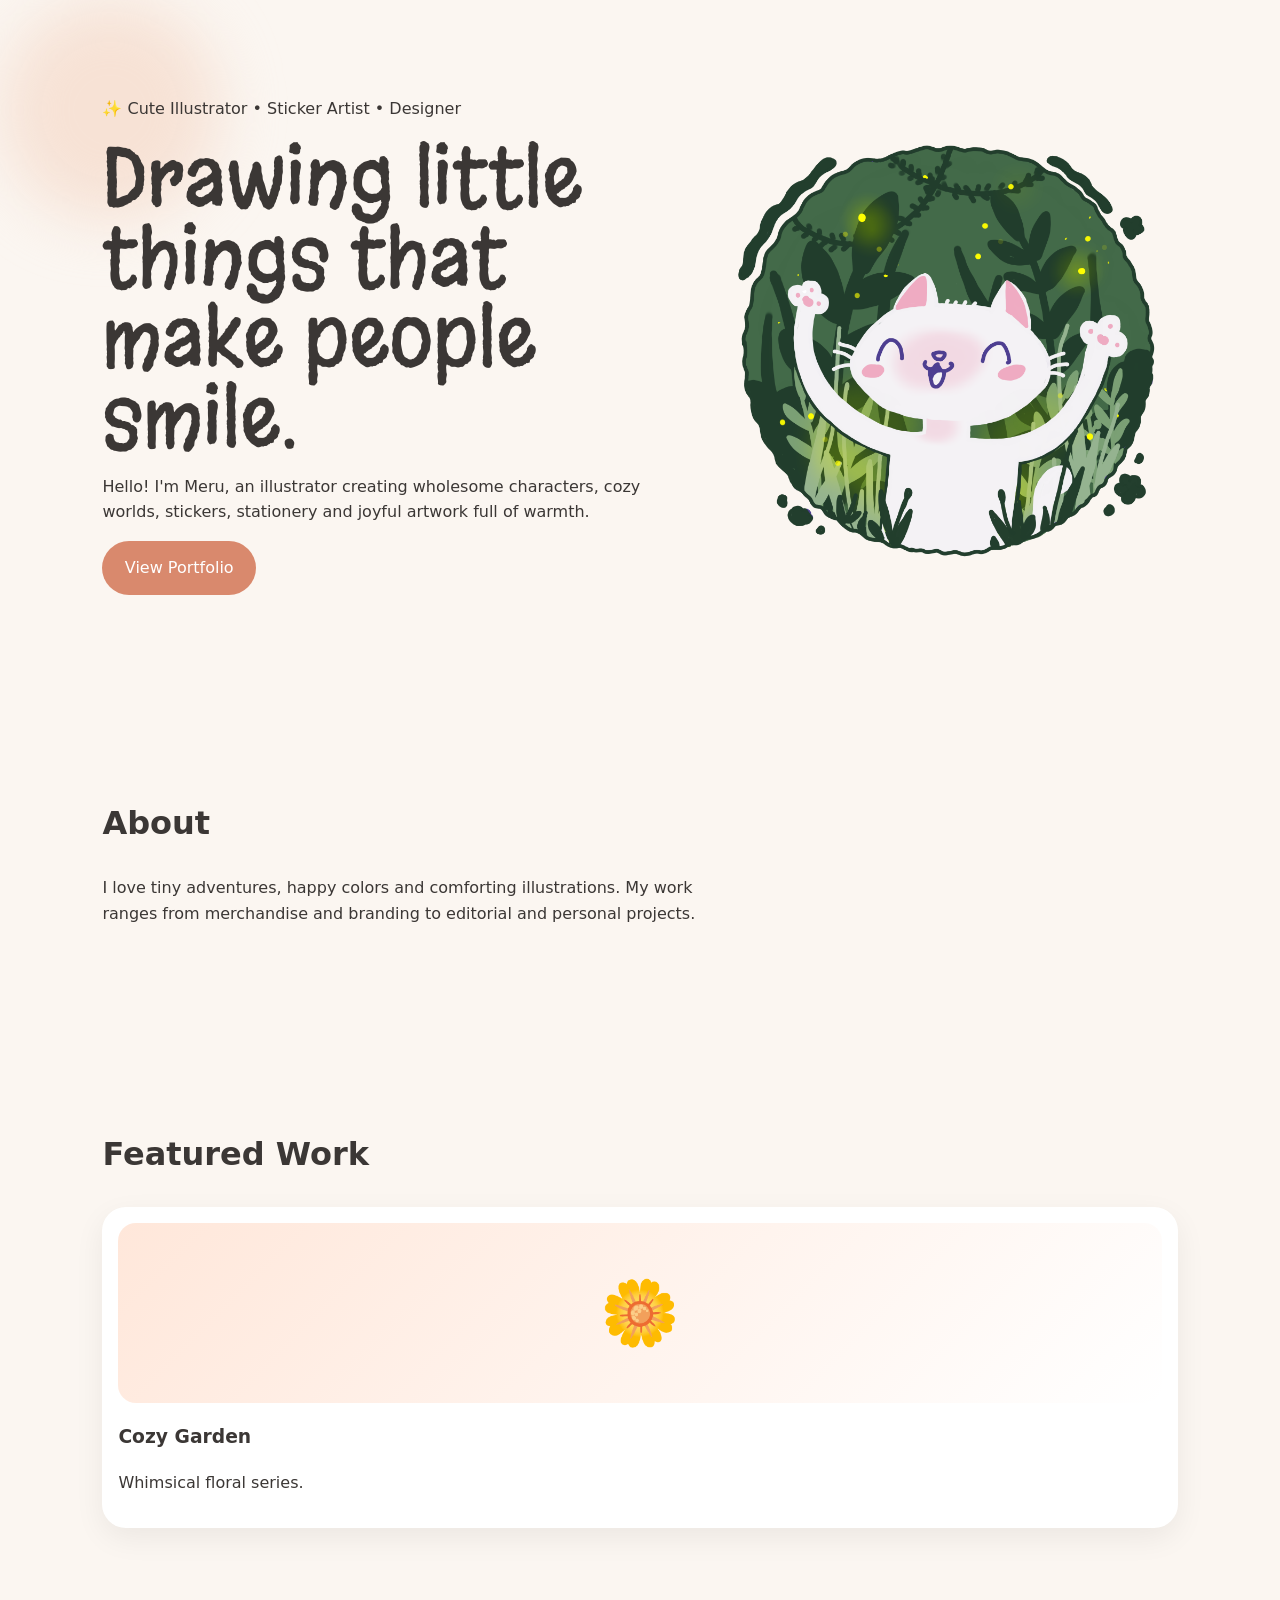
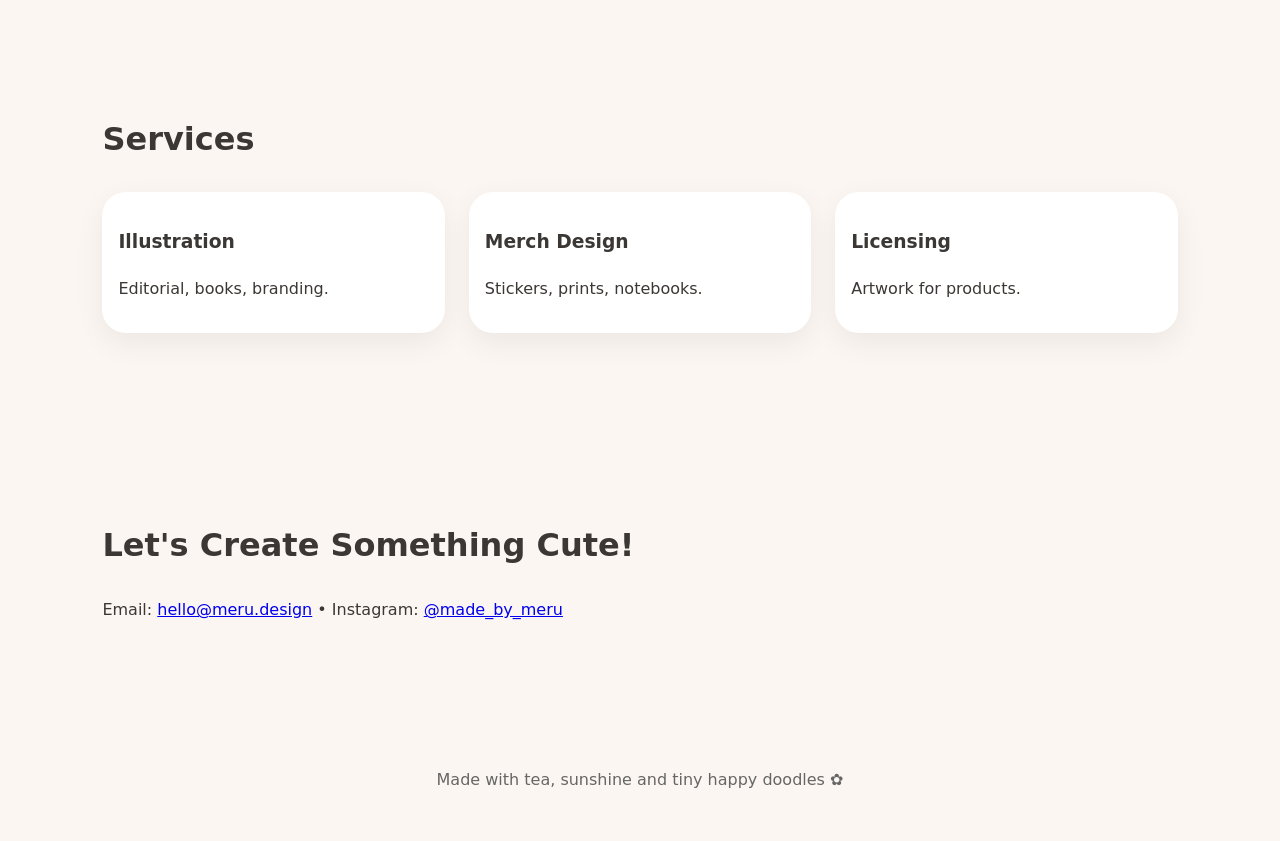
==== index.html @ b7242cdc "initial commit" ====
<!DOCTYPE html>
<html lang="en">
  <head>
    <meta charset="UTF-8"><meta name="viewport" content="width=device-width,initial-scale=1">
    <title>Meru • Cute Illustration Portfolio</title>

    <link rel="preconnect" href="https://fonts.googleapis.com">
    <link rel="preconnect" href="https://fonts.gstatic.com" crossorigin>
    <link href="https://fonts.googleapis.com/css2?family=Margarine&display=swap" rel="stylesheet">

    <link rel="stylesheet" href="styles.css">
  </head>

  <body>
    <div class="blob" id="b"></div>
    <header>
      <div>
        <div>✨ Cute Illustrator • Sticker Artist • Designer</div>
        <h1>Drawing little things that make people smile.</h1>
        <p>Hello! I'm Meru, an illustrator creating wholesome characters, cozy worlds, stickers, stationery and joyful artwork full of warmth.</p>
        <a class="btn" href="#work">View Portfolio</a>
      </div>
      <div class="heroart" style="background-image: url(imgs/feline-fine-hero.png);"> </div>
    </header>
    
    <section>
      <h2>About</h2>
      <p>I love tiny adventures, happy colors and comforting illustrations. My work ranges from merchandise and branding to editorial and personal projects.</p>
    </section>
    
    <section id="work">
      <h2>Featured Work</h2>
      <div class="grid">
        <div class="card">
          <div class="thumb">🌼</div>
          <h3>Cozy Garden</h3>
          <p>Whimsical floral series.</p>
        </div>  
      </div>
    </section>
    
    <section>
      <h2>Services</h2>
      <div class="grid">
        <div class="card">
          <h3>Illustration</h3>
          <p>Editorial, books, branding.</p>
        </div>
        <div class="card">
          <h3>Merch Design</h3>
          <p>Stickers, prints, notebooks.</p>
        </div>
        <div class="card">
          <h3>Licensing</h3>
          <p>Artwork for products.</p>
        </div>
      </div>
    </section>

    <section>
      <h2>Let's Create Something Cute!</h2>
      <p>Email: <a href="mailto:hello@meru.design">hello@meru.design</a> • Instagram: <a href="https://instagram.com/made_by_meru" target="_blank">@made_by_meru</a></p>
    </section>

    <footer>Made with tea, sunshine and tiny happy doodles ✿</footer>

    <script src="scripts.js"></script>
  </body>
</html>
---- styles.css ----
:root {
  --bg: #fbf6f1;
  --card: #fff;
  --accent: #d9896d;
  --accent2: #f2c9b5;
  --text: #3b3735
}

* {
  box-sizing: border-box
}

body {
  margin: 0;
  font: 16px/1.6 system-ui, sans-serif;
  background: var(--bg);
  color: var(--text);
  overflow-x: hidden
}

header {
  padding: 6rem 8vw;
  display: grid;
  grid-template-columns: 1.2fr 1fr;
  gap: 3rem;
  align-items: center
}

h1 {
  font-family: "Margarine", sans-serif;
  font-weight: 400;
  font-style: normal;
  font-size: clamp(3rem, 7vw, 5rem);
  line-height: 1;
  margin: .2em 0
}

h2 {
  font-size: 2rem
}

p {
  max-width: 60ch
}

.btn {
  display: inline-block;
  background: var(--accent);
  color: #fff;
  padding: .9rem 1.4rem;
  border-radius: 999px;
  text-decoration: none
}

.heroart {
  aspect-ratio: 1;
  /* background: linear-gradient(145deg, #fff, #fde8de); */
  /* border-radius: 40px; */
  display: grid;
  place-items: center;
  font-size: 7rem;
      background-size: contain;
  /* box-shadow: 0 20px 60px #0001 */
}

section {
  padding: 5rem 8vw
}

.grid {
  display: grid;
  grid-template-columns: repeat(auto-fit, minmax(220px, 1fr));
  gap: 1.5rem
}

.card {
  background: var(--card);
  padding: 1rem;
  border-radius: 24px;
  box-shadow: 0 10px 30px #00000010;
  transform: translateY(30px);
  opacity: 0;
  transition: .7s
}

.card.show {
  opacity: 1;
  transform: none
}

.thumb {
  height: 180px;
  border-radius: 18px;
  background: linear-gradient(135deg, #ffe7da, #fff);
  display: grid;
  place-items: center;
  font-size: 4rem
}

footer {
  text-align: center;
  padding: 3rem;
  color: #666
}

.blob {
  position: fixed;
  width: 220px;
  height: 220px;
  border-radius: 50%;
  background: #f5d8c8aa;
  filter: blur(30px);
  z-index: -1;
  transition: .15s
}

@media(max-width:800px) {
  header {
    grid-template-columns: 1fr;
    text-align: center
  }

  p {
    margin: auto
  }

  .heroart {
    max-width: 360px;
    margin: auto
  }
}
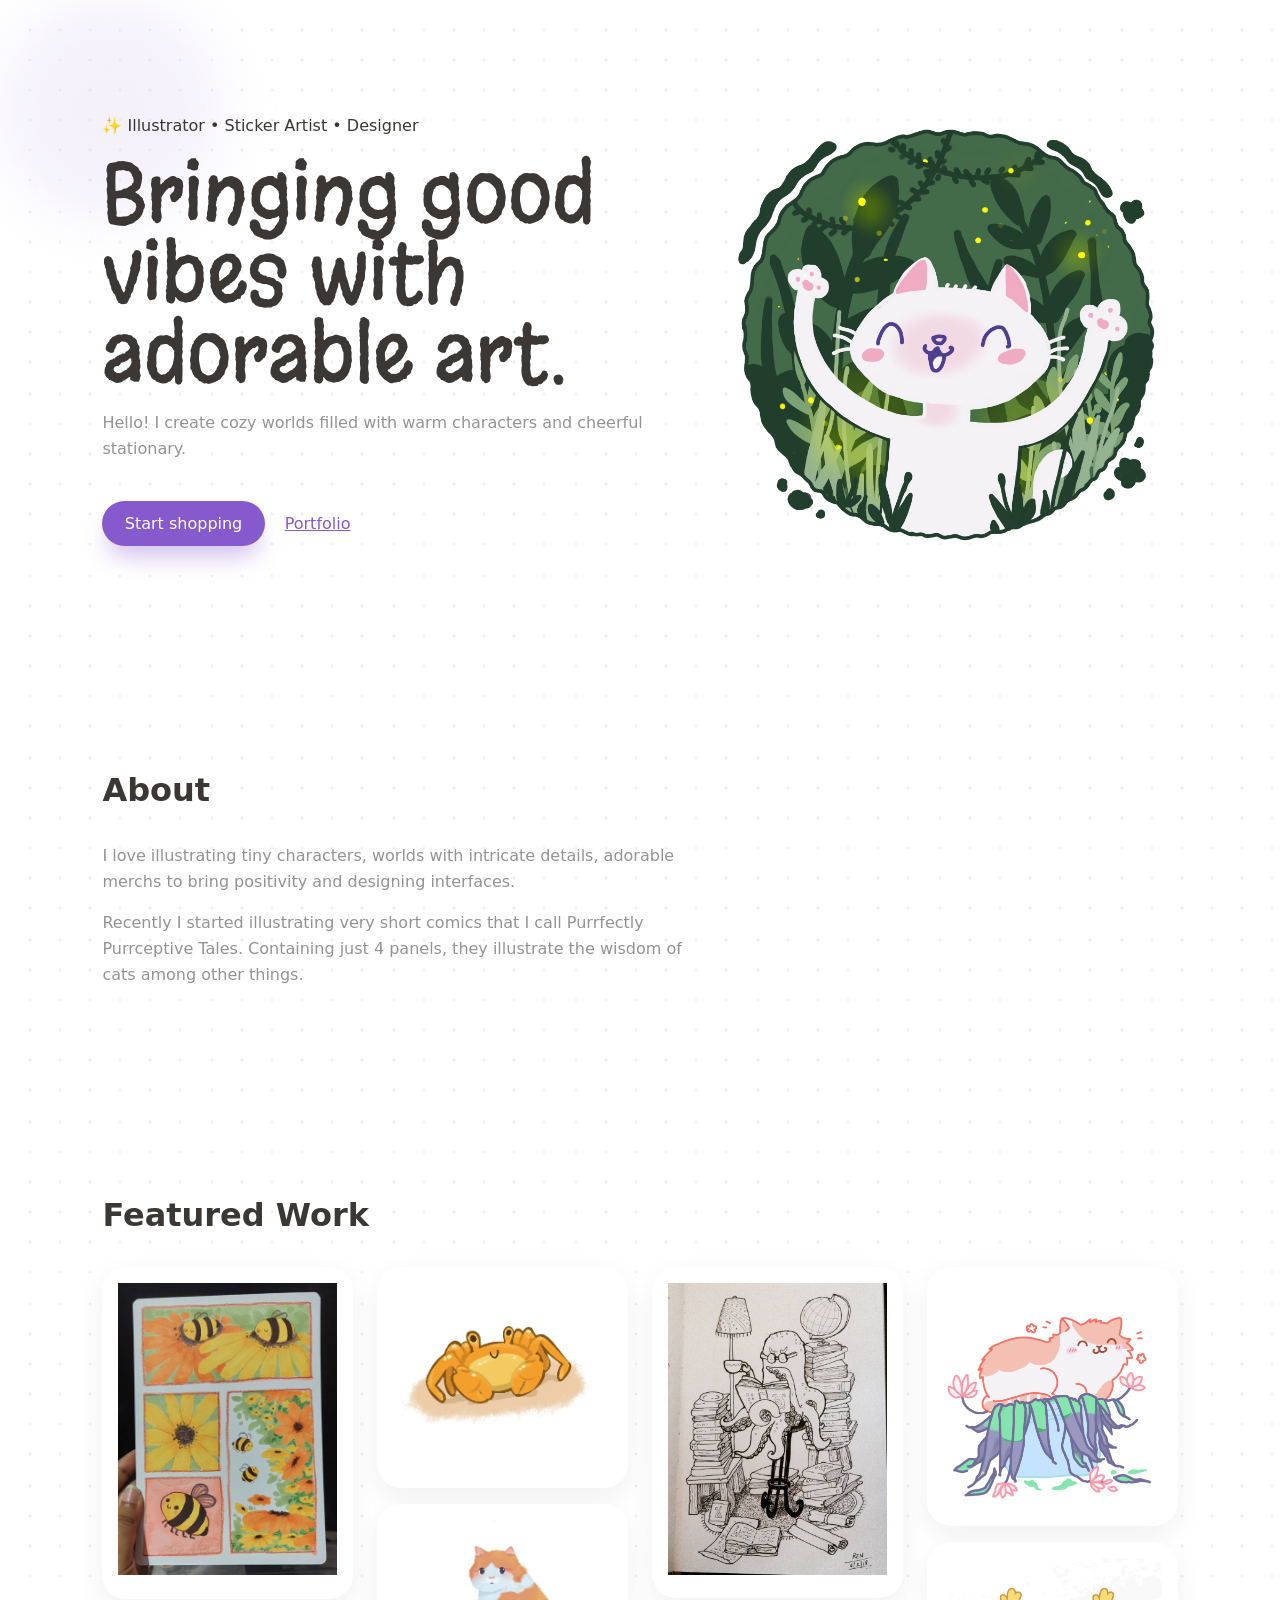
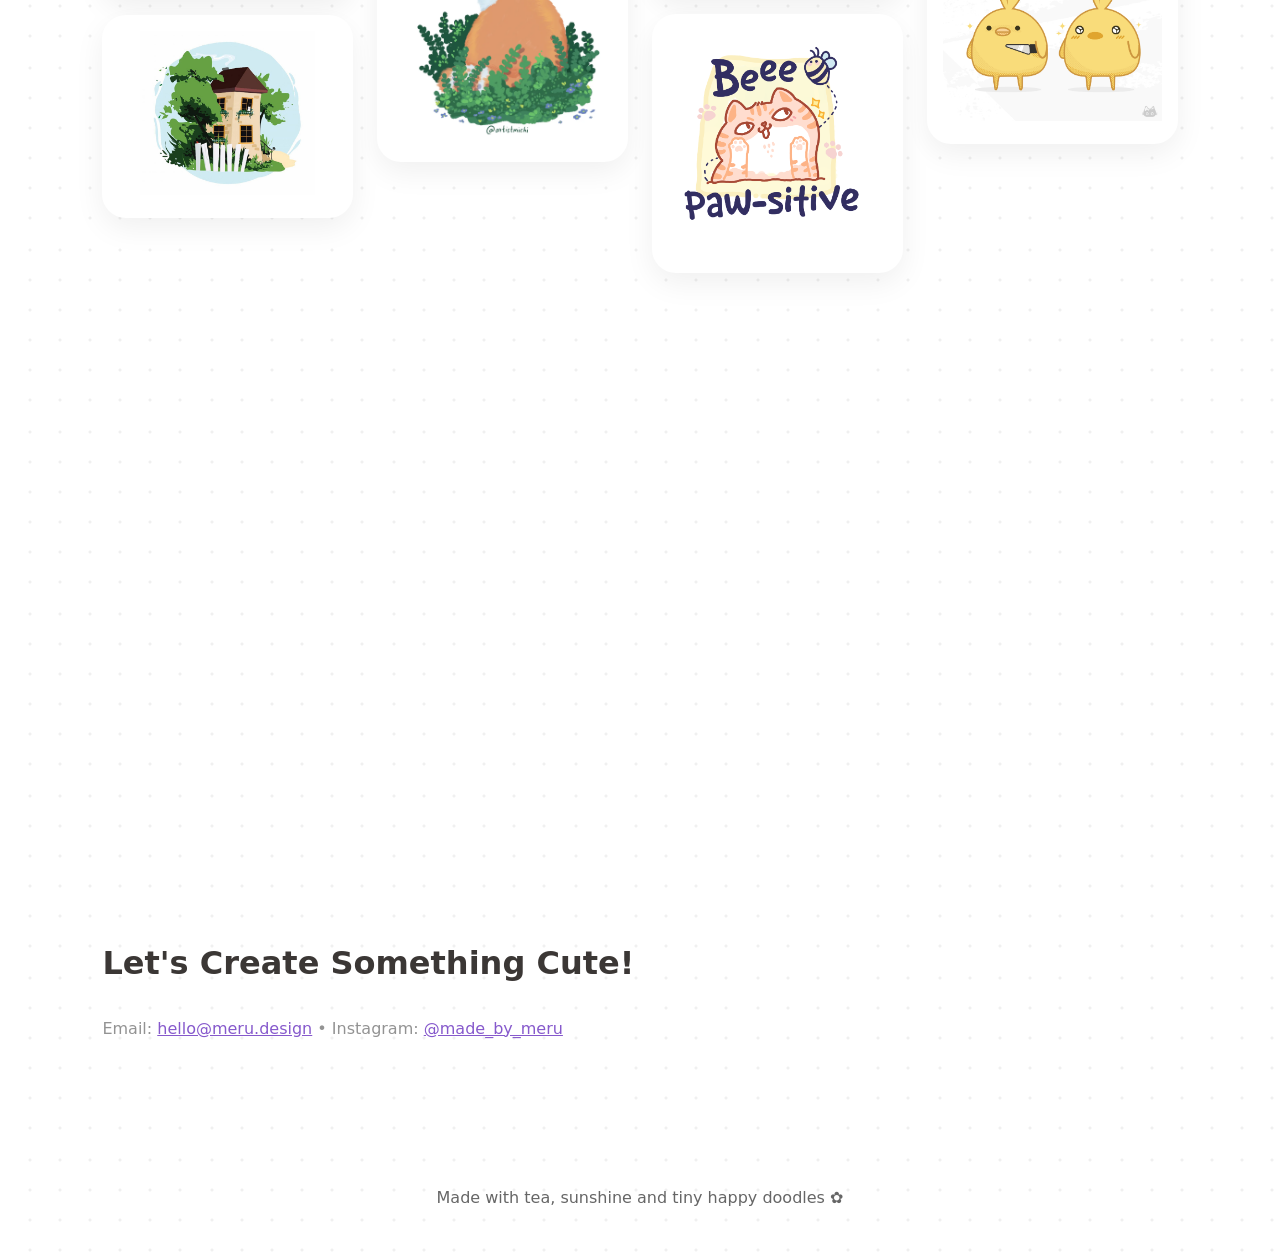
==== commit 50424858: "updated text and added portfolio, worked on the bg and the colors as well" ====
--- a/index.html
+++ b/index.html
@@ -13,33 +13,97 @@
 
   <body>
     <div class="blob" id="b"></div>
-    <header>
-      <div>
-        <div>✨ Cute Illustrator • Sticker Artist • Designer</div>
-        <h1>Drawing little things that make people smile.</h1>
-        <p>Hello! I'm Meru, an illustrator creating wholesome characters, cozy worlds, stickers, stationery and joyful artwork full of warmth.</p>
-        <a class="btn" href="#work">View Portfolio</a>
+    <header class="hero">
+      <div class="hero-left">
+        <div class="hero-tiny">✨ Illustrator • Sticker Artist • Designer</div>
+        <h1>Bringing good vibes with adorable art.</h1>
+        <p>Hello! I create cozy worlds filled with warm characters and cheerful stationary.</p>
+        <div class="hero-ctas">
+          <a class="btn" href="https://merudesign.myinstamojo.com/" target="_blank">Start shopping</a>
+
+          <a class="btn-sec" href="#work">Portfolio</a>
+        </div>
       </div>
-      <div class="heroart" style="background-image: url(imgs/feline-fine-hero.png);"> </div>
+      <div class="hero-right heroart" style="background-image: url(imgs/feline-fine-hero.png);"> </div>
     </header>
     
     <section>
       <h2>About</h2>
-      <p>I love tiny adventures, happy colors and comforting illustrations. My work ranges from merchandise and branding to editorial and personal projects.</p>
+      <p>I love illustrating tiny characters, worlds with intricate details, adorable merchs to bring positivity and designing interfaces.</p>
+      <p>Recently I started illustrating very short comics that I call Purrfectly Purrceptive Tales. Containing just 4 panels, they illustrate the wisdom of cats among other things.</p>
     </section>
     
     <section id="work">
       <h2>Featured Work</h2>
       <div class="grid">
+
         <div class="card">
-          <div class="thumb">🌼</div>
-          <h3>Cozy Garden</h3>
-          <p>Whimsical floral series.</p>
-        </div>  
+          <img src="imgs/work/01-bees.jpeg" alt="">
+        </div>
+
+        <div class="card">
+          <img src="imgs/work/01.jpg" alt="">
+        </div>
+
+        <div class="card">
+          <img src="imgs/work/02-cats.png" alt="">
+        </div>
+        
+        <div class="card">
+          <img src="imgs/work/03-llama.png" alt="">
+        </div>
+
+        <div class="card">
+          <img src="imgs/work/04-crab.png" alt="">
+        </div>
+        
+        <div class="card">
+          <img src="imgs/work/05-large-cat.png" alt="">
+        </div>
+
+        <div class="card">
+          <img src="imgs/work/06-langoor.png" alt="">
+        </div>
+
+        <div class="card">
+          <img src="imgs/work/07-momo.png" alt="">
+        </div>
+
+        <div class="card">
+          <img src="imgs/work/08-octopus-thinker.png" alt="">
+        </div>
+
+        <div class="card">
+          <img src="imgs/work/01.png" alt="">
+        </div>
+
+        <div class="card">
+          <img src="imgs/work/02-cats.png" alt="">
+        </div>
+
+        <div class="card">
+          <img src="imgs/work/09-farmer-woodpecker.png" alt="">
+        </div>
+
+        <div class="card">
+          <img src="imgs/work/04-purr-more-original.png" alt="">
+        </div>
+
+        <div class="card">
+          <img src="imgs/work/bird2.png" alt="">
+        </div>
+
+        <div class="card">
+          <img src="imgs/work/01-03.jpg" alt="">
+        </div>
+
+        <div class="card">
+          <img src="imgs/work/uni-01.jpg" alt="">
+        </div>
       </div>
     </section>
     
-    <section>
+    <!-- <section>
       <h2>Services</h2>
       <div class="grid">
         <div class="card">
@@ -55,7 +119,7 @@
           <p>Artwork for products.</p>
         </div>
       </div>
-    </section>
+    </section> -->
 
     <section>
       <h2>Let's Create Something Cute!</h2>
--- a/styles.css
+++ b/styles.css
@@ -1,9 +1,10 @@
 :root {
   --bg: #fbf6f1;
   --card: #fff;
-  --accent: #d9896d;
-  --accent2: #f2c9b5;
-  --text: #3b3735
+  --accent: #8659CC;
+  --accent2: #E4DBF4;
+  --text: #3b3735;
+  --text2: #939393;
 }
 
 * {
@@ -13,9 +14,17 @@
 body {
   margin: 0;
   font: 16px/1.6 system-ui, sans-serif;
-  background: var(--bg);
+  background: var(--bg) url(imgs/dot-grid-dark.png) repeat;
   color: var(--text);
   overflow-x: hidden
+}
+
+a {
+  color: var(--accent)
+}
+
+p {
+  color: var(--text2);
 }
 
 header {
@@ -24,6 +33,13 @@
   grid-template-columns: 1.2fr 1fr;
   gap: 3rem;
   align-items: center
+}
+
+.hero-ctas {
+  display: flex;
+  gap: 20px;
+  align-items: center;
+  margin-top: 40px;
 }
 
 h1 {
@@ -47,9 +63,10 @@
   display: inline-block;
   background: var(--accent);
   color: #fff;
-  padding: .9rem 1.4rem;
+  padding: .6rem 1.4rem;
   border-radius: 999px;
-  text-decoration: none
+  text-decoration: none;
+  box-shadow: 0 15px 24px -6px #8659cc66;
 }
 
 .heroart {
@@ -68,9 +85,17 @@
 }
 
 .grid {
-  display: grid;
+  /* display: grid;
   grid-template-columns: repeat(auto-fit, minmax(220px, 1fr));
-  gap: 1.5rem
+  gap: 1.5rem */
+  columns: 4 250px;
+  gap: 1.5rem;
+}
+
+@media (max-width: 768px) {
+  .grid {
+    columns: 2 45%;
+  }
 }
 
 .card {
@@ -80,7 +105,15 @@
   box-shadow: 0 10px 30px #00000010;
   transform: translateY(30px);
   opacity: 0;
+
+  break-inside: avoid;
+  margin-bottom: 1rem;
+
   transition: .7s
+}
+.card img {
+  width: 100%;
+  height: auto;
 }
 
 .card.show {
@@ -108,7 +141,7 @@
   width: 220px;
   height: 220px;
   border-radius: 50%;
-  background: #f5d8c8aa;
+  background: #e4dbf466;
   filter: blur(30px);
   z-index: -1;
   transition: .15s
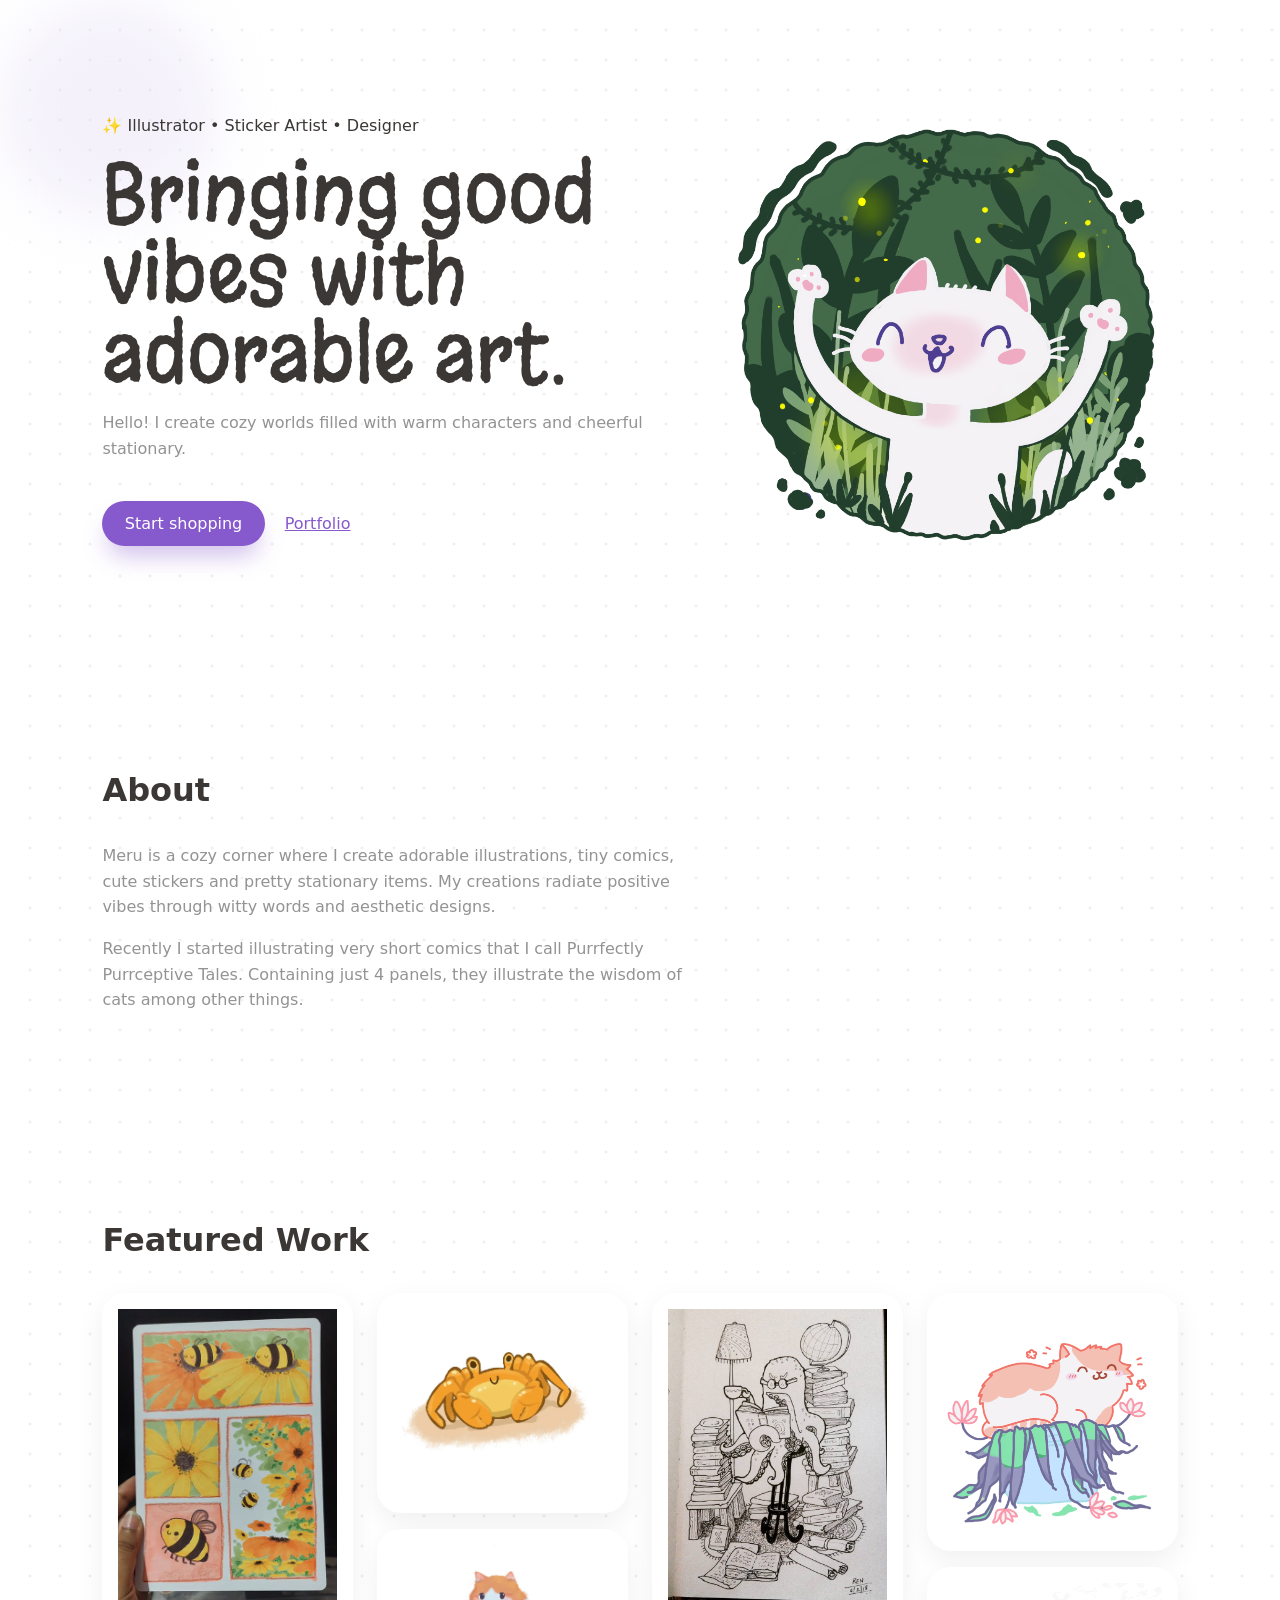
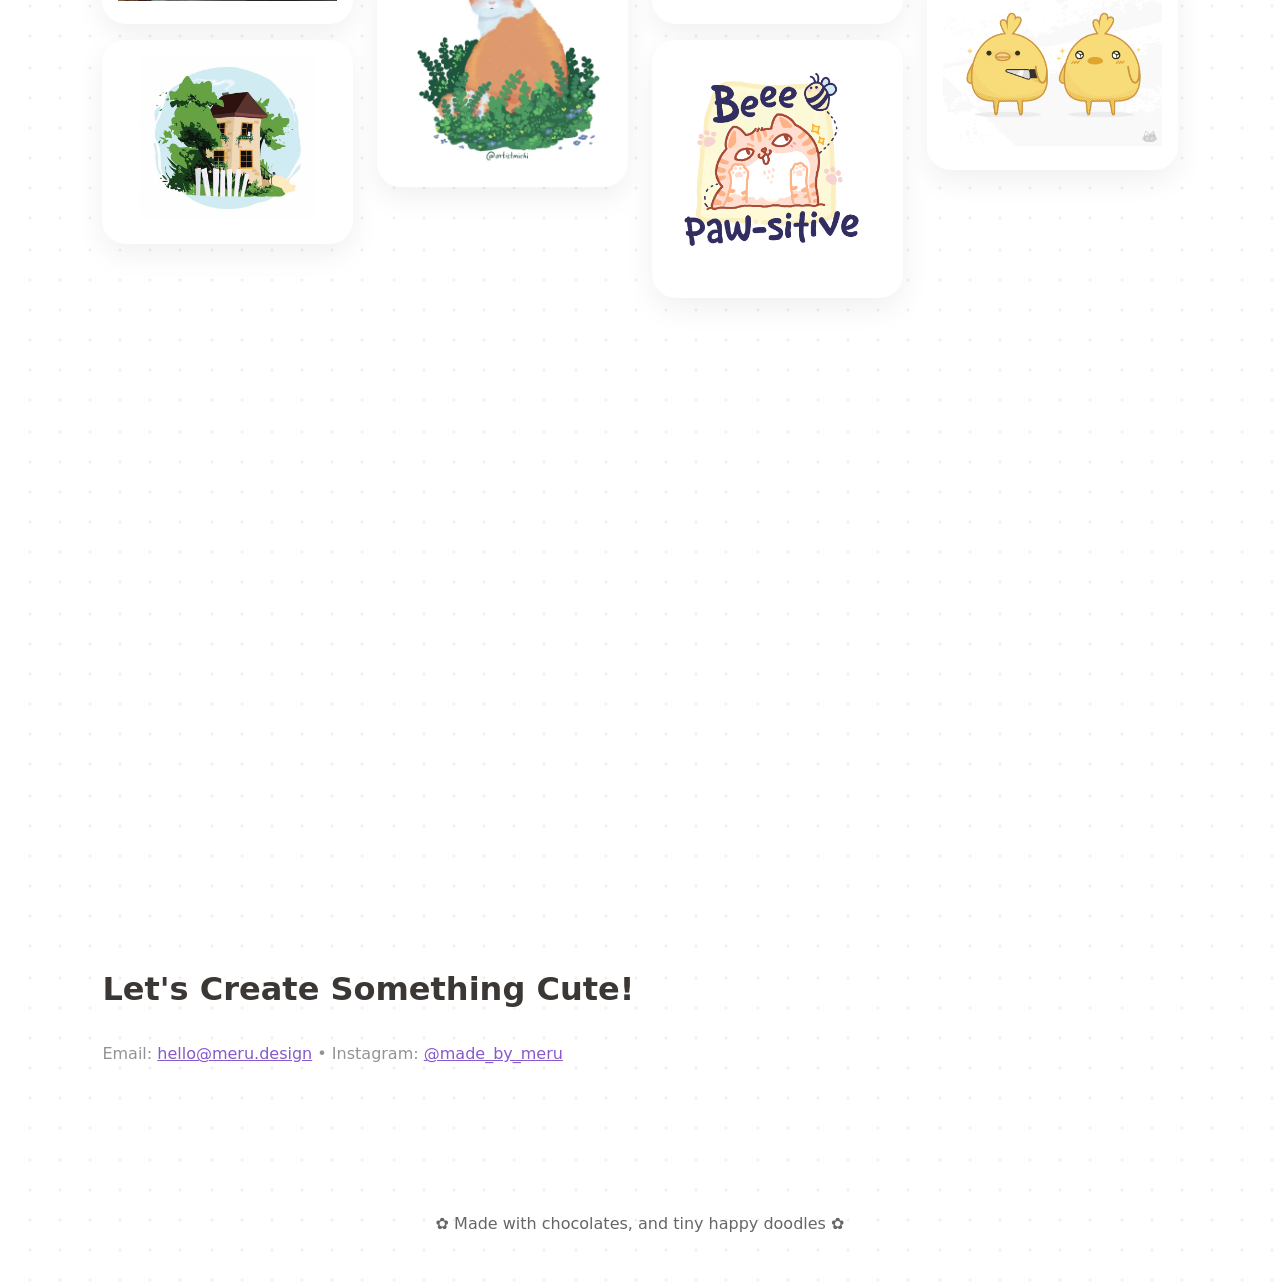
==== commit 7cbf6492: "updated bio" ====
--- a/index.html
+++ b/index.html
@@ -29,7 +29,7 @@
     
     <section>
       <h2>About</h2>
-      <p>I love illustrating tiny characters, worlds with intricate details, adorable merchs to bring positivity and designing interfaces.</p>
+      <p>Meru is a cozy corner where I create adorable illustrations, tiny comics, cute stickers and pretty stationary items. My creations radiate positive vibes through witty words and aesthetic designs.</p>
       <p>Recently I started illustrating very short comics that I call Purrfectly Purrceptive Tales. Containing just 4 panels, they illustrate the wisdom of cats among other things.</p>
     </section>
     
@@ -126,7 +126,7 @@
       <p>Email: <a href="mailto:hello@meru.design">hello@meru.design</a> • Instagram: <a href="https://instagram.com/made_by_meru" target="_blank">@made_by_meru</a></p>
     </section>
 
-    <footer>Made with tea, sunshine and tiny happy doodles ✿</footer>
+    <footer>✿ Made with chocolates, and tiny happy doodles ✿</footer>
 
     <script src="scripts.js"></script>
   </body>
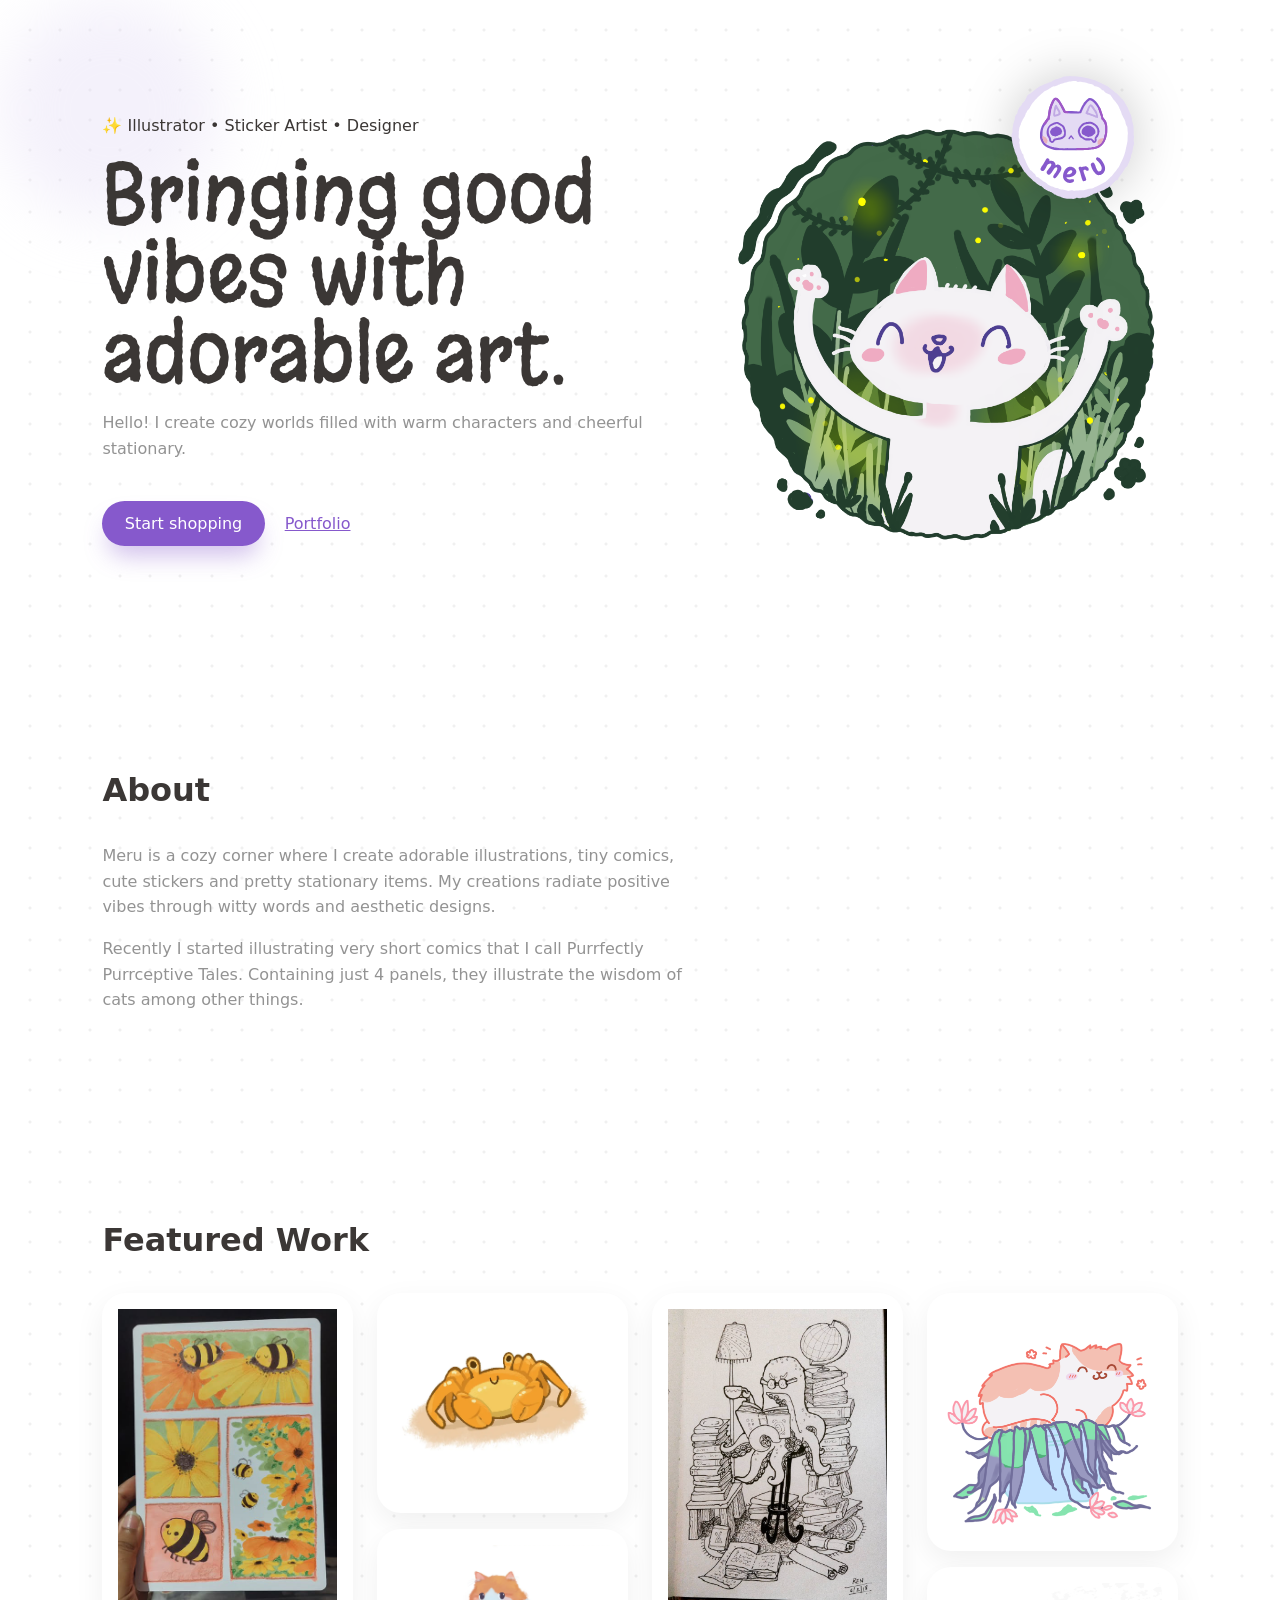
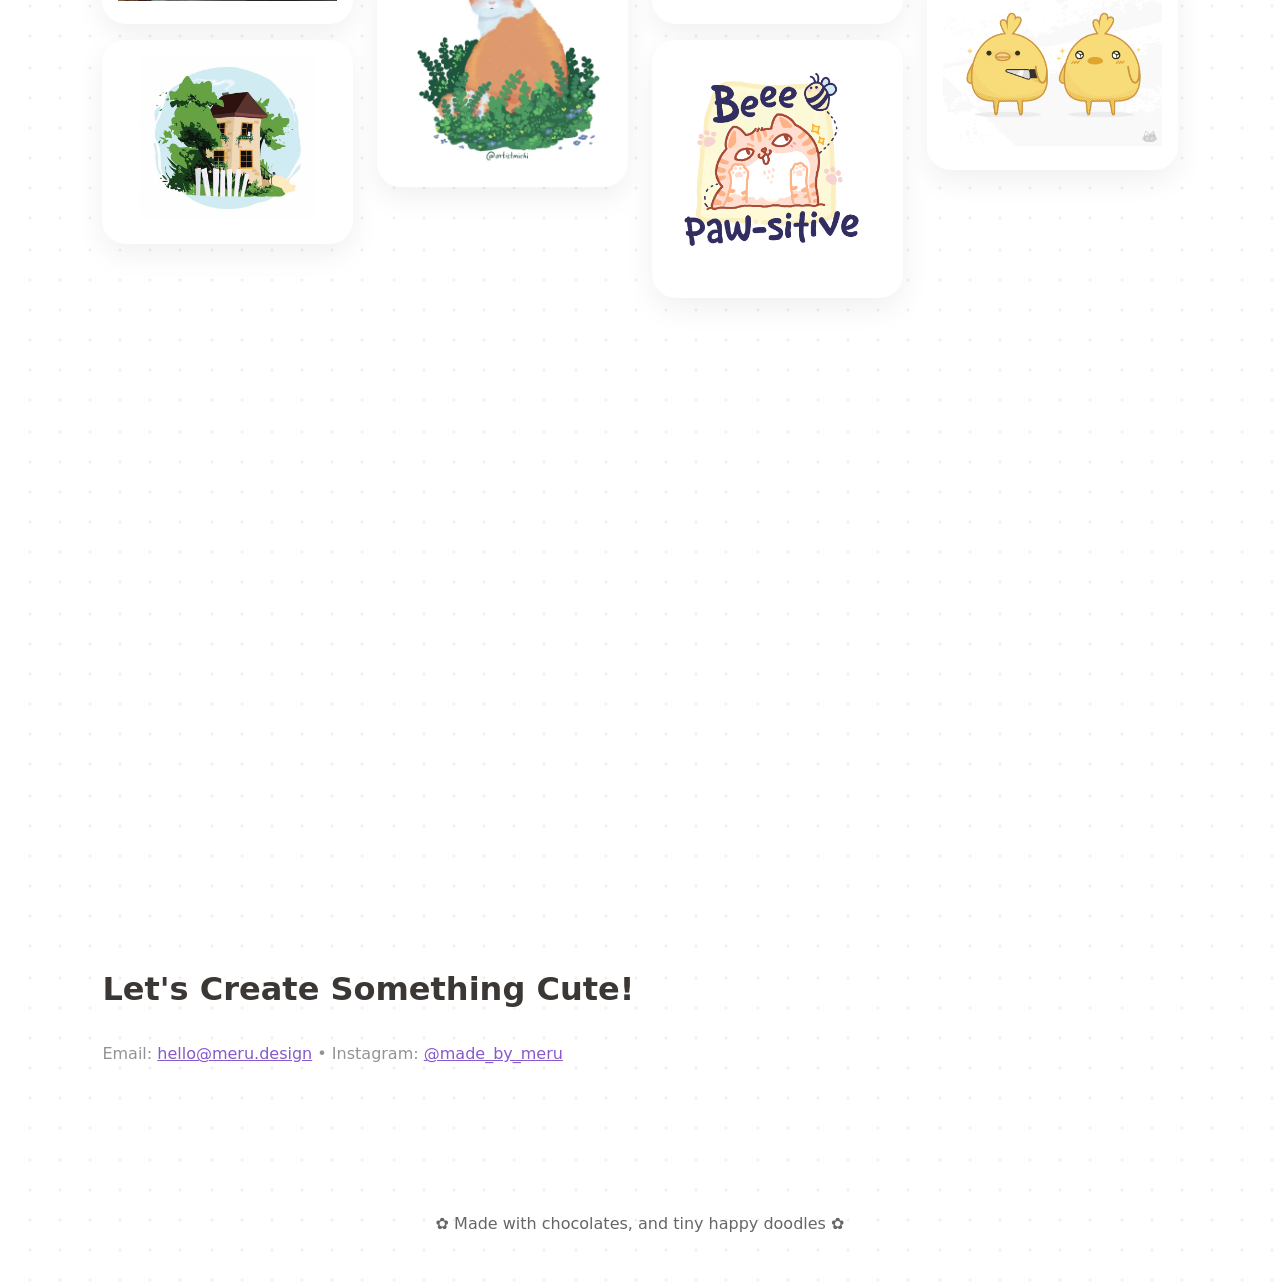
==== commit e35e9db9: "added favicon and logo" ====
--- a/index.html
+++ b/index.html
@@ -3,6 +3,8 @@
   <head>
     <meta charset="UTF-8"><meta name="viewport" content="width=device-width,initial-scale=1">
     <title>Meru • Cute Illustration Portfolio</title>
+
+    <link rel="icon" href="imgs/favicon.png">
 
     <link rel="preconnect" href="https://fonts.googleapis.com">
     <link rel="preconnect" href="https://fonts.gstatic.com" crossorigin>
@@ -24,7 +26,9 @@
           <a class="btn-sec" href="#work">Portfolio</a>
         </div>
       </div>
-      <div class="hero-right heroart" style="background-image: url(imgs/feline-fine-hero.png);"> </div>
+      <div class="hero-right heroart" style="background-image: url(imgs/feline-fine-hero.png);">
+        <img src="imgs/meru-circular.svg" class="hero-logo" alt="">
+      </div>
     </header>
     
     <section>
--- a/styles.css
+++ b/styles.css
@@ -32,7 +32,34 @@
   display: grid;
   grid-template-columns: 1.2fr 1fr;
   gap: 3rem;
-  align-items: center
+  align-items: center;
+}
+
+.hero-right {
+  position: relative;
+}
+
+.hero-logo {
+  position: absolute;
+  top: -20px;
+  right: 40px;
+  width: 130px;
+
+  filter: drop-shadow(0 0 25px rgba(0,0,0,0.2));
+
+  animation: logoblob 4s ease infinite;
+}
+
+@keyframes logoblob {
+  0% {
+    transform: rotateZ(0) translateY(0);
+  }
+  50% {
+    transform: rotateZ(5deg) translateY(15px);
+  }
+  100% {
+    transform: rotateZ(0) translateY(0);
+  }
 }
 
 .hero-ctas {
@@ -71,13 +98,11 @@
 
 .heroart {
   aspect-ratio: 1;
-  /* background: linear-gradient(145deg, #fff, #fde8de); */
-  /* border-radius: 40px; */
   display: grid;
   place-items: center;
   font-size: 7rem;
-      background-size: contain;
-  /* box-shadow: 0 20px 60px #0001 */
+  background-size: contain;
+  background-repeat: no-repeat;
 }
 
 section {
@@ -90,12 +115,6 @@
   gap: 1.5rem */
   columns: 4 250px;
   gap: 1.5rem;
-}
-
-@media (max-width: 768px) {
-  .grid {
-    columns: 2 45%;
-  }
 }
 
 .card {
@@ -150,7 +169,9 @@
 @media(max-width:800px) {
   header {
     grid-template-columns: 1fr;
-    text-align: center
+    text-align: center;
+    gap: 10px;
+    padding-top: 2rem;
   }
 
   p {
@@ -161,4 +182,22 @@
     max-width: 360px;
     margin: auto
   }
+
+  .grid {
+    columns: 2 45%;
+  }
+
+  .hero-ctas {
+    flex-direction: column;
+  }
+
+  .hero-left {
+    order: 1;
+  }
+
+  .heroart {
+    height: 350px;
+    width: 100%;
+    aspect-ratio: auto;
+  }
 }
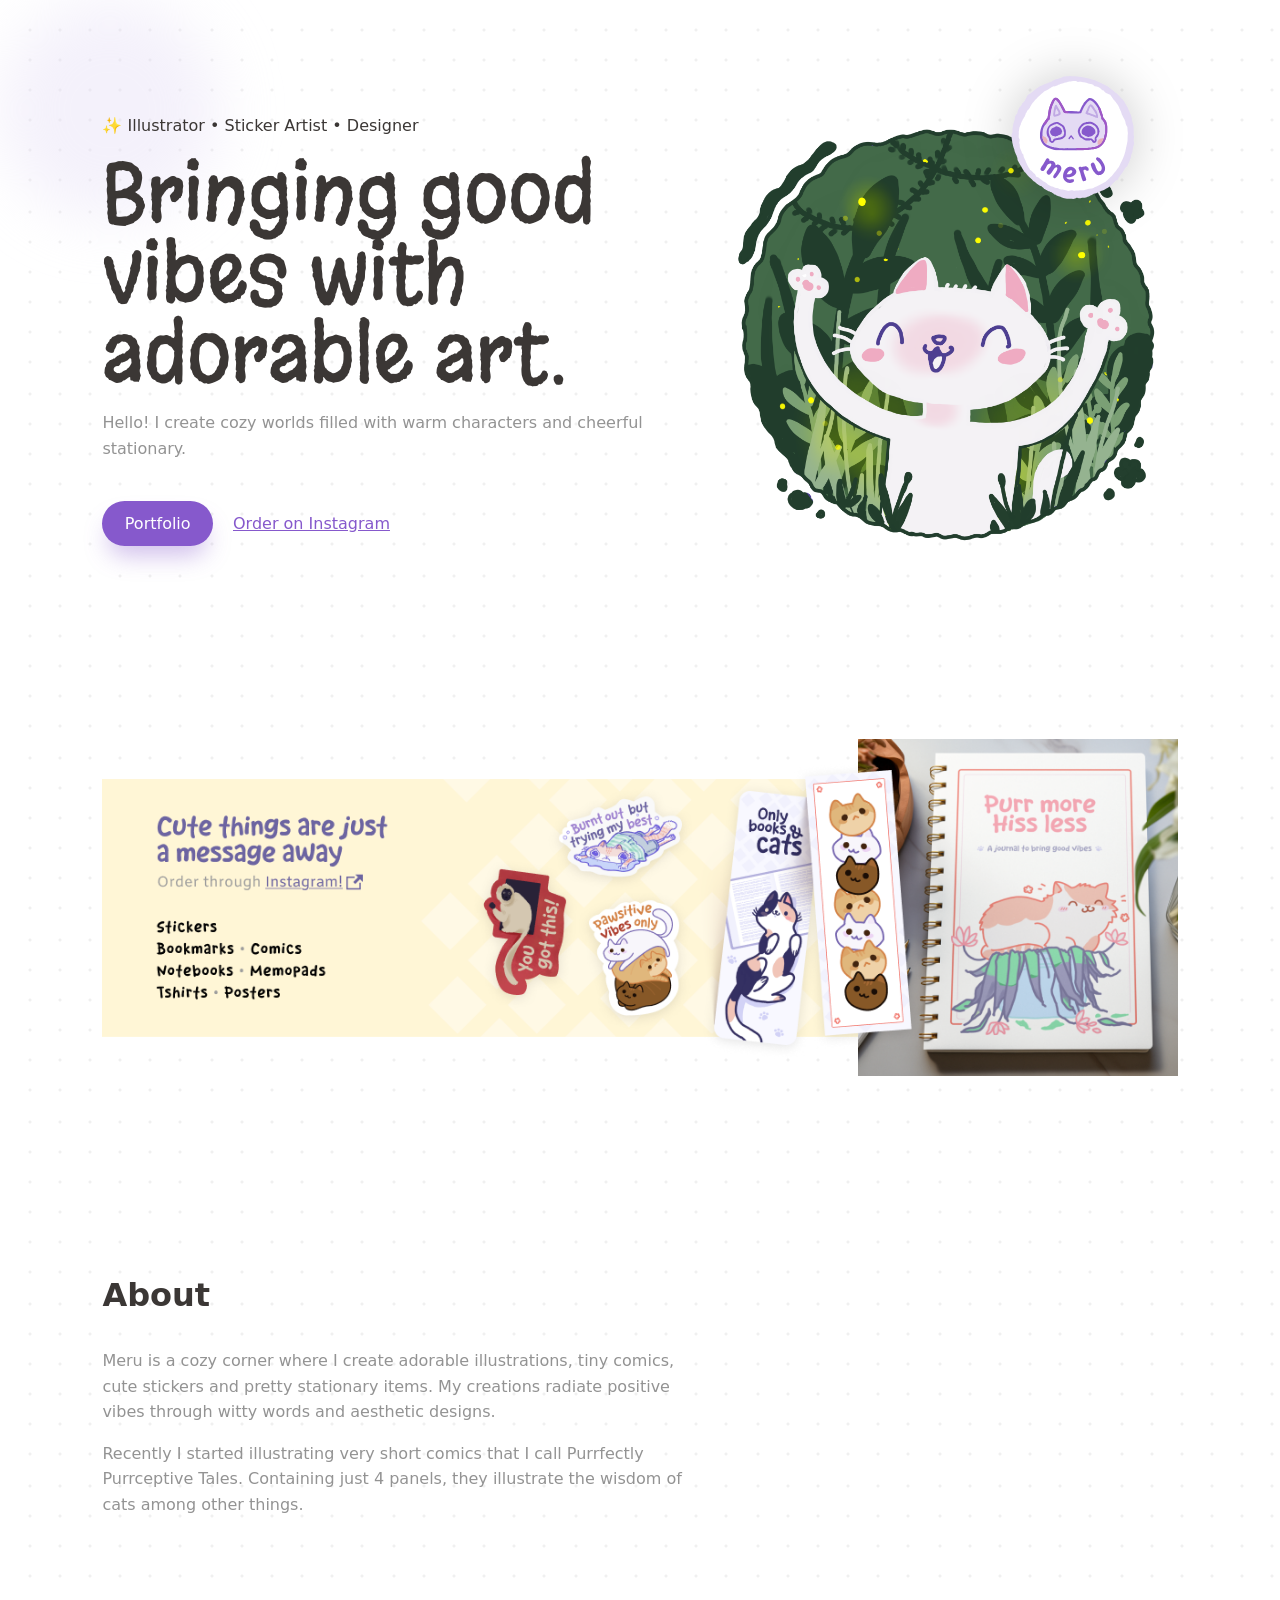
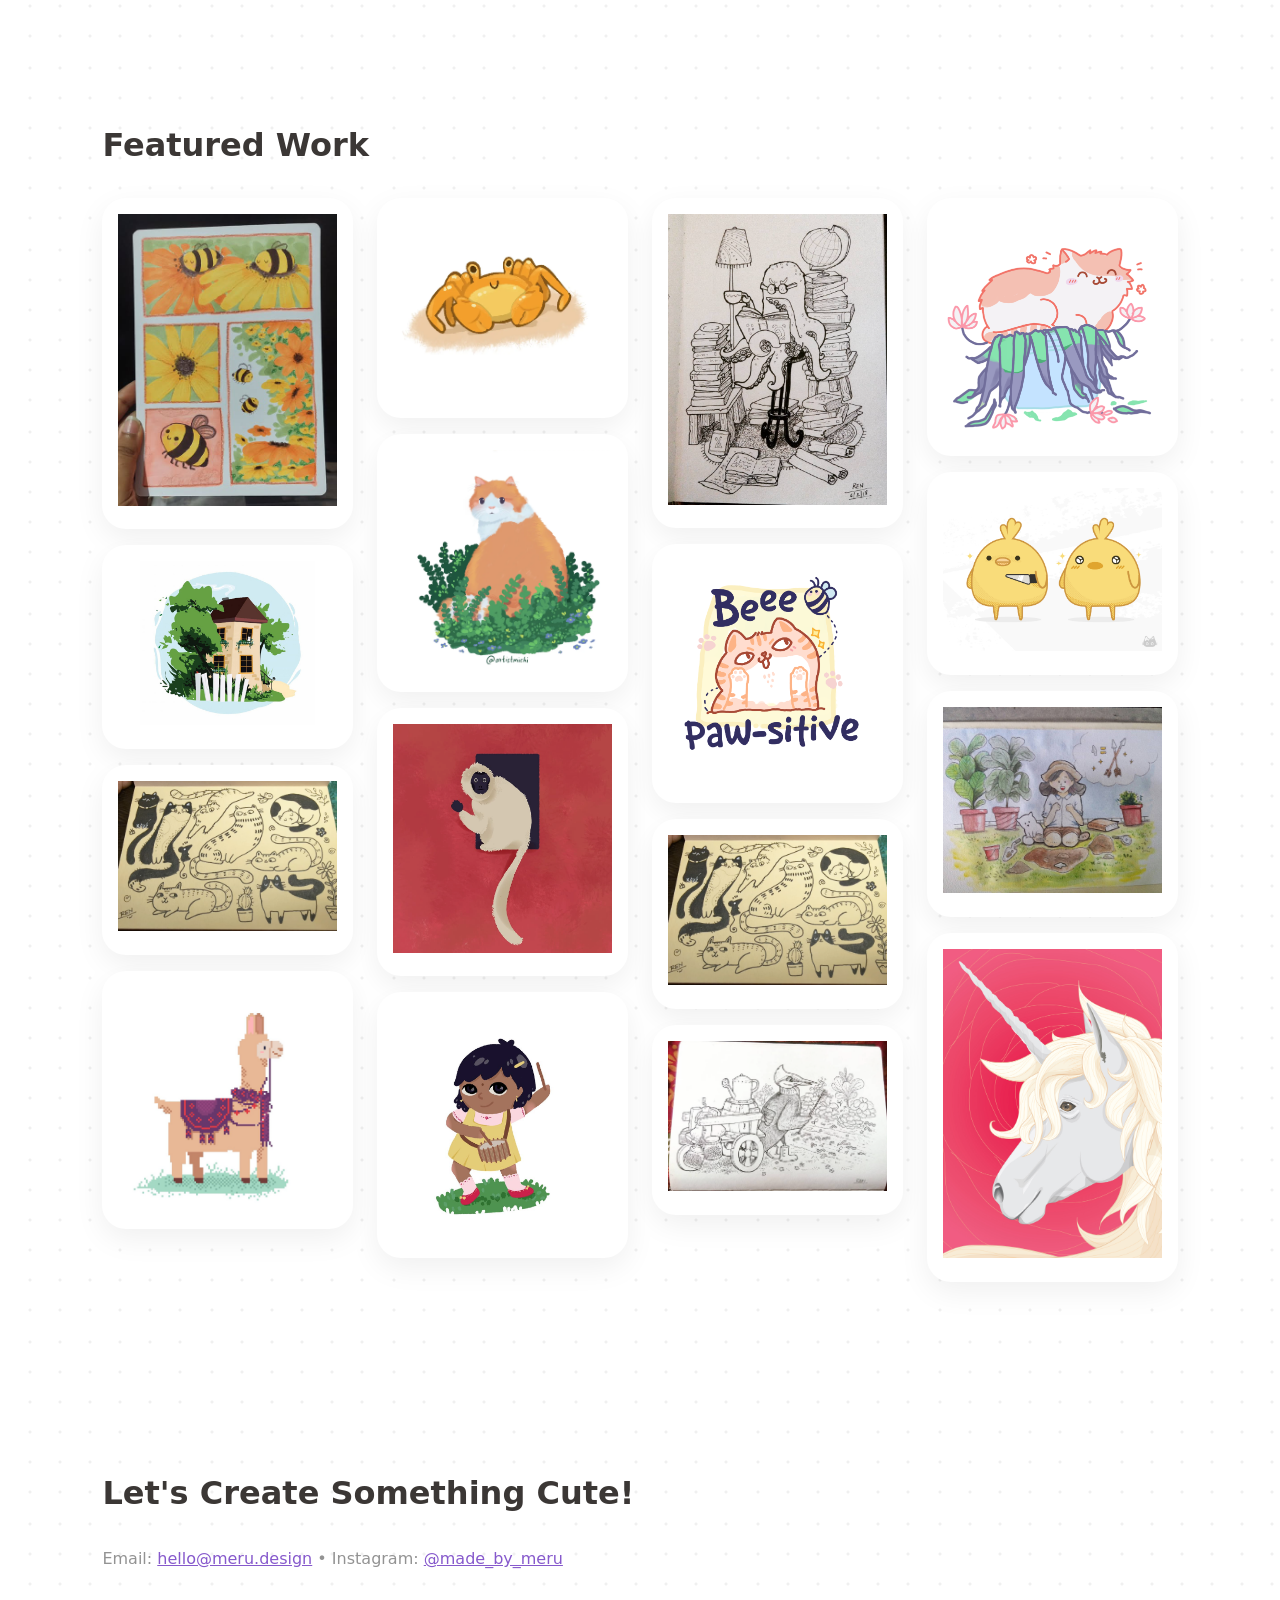
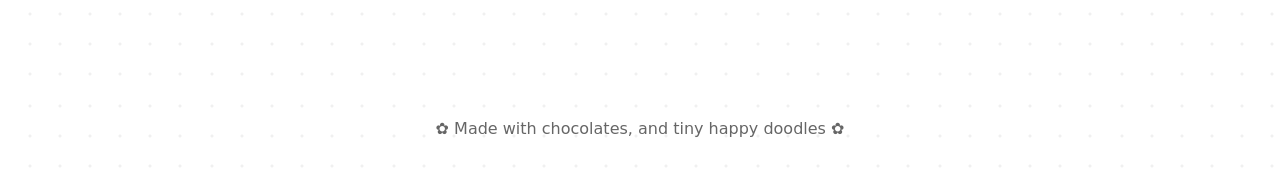
==== commit 4cef6cfe: "added a banner and removed shop link" ====
--- a/index.html
+++ b/index.html
@@ -21,15 +21,21 @@
         <h1>Bringing good vibes with adorable art.</h1>
         <p>Hello! I create cozy worlds filled with warm characters and cheerful stationary.</p>
         <div class="hero-ctas">
-          <a class="btn" href="https://merudesign.myinstamojo.com/" target="_blank">Start shopping</a>
+          <!-- <a class="btn" href="https://merudesign.myinstamojo.com/" target="_blank">Start shopping</a>
+          <a class="btn-sec" href="#work">Portfolio</a> -->
 
-          <a class="btn-sec" href="#work">Portfolio</a>
+          <a class="btn" href="#work" target="_blank">Portfolio</a>
+          <a class="btn-sec" href="https://instagram.com/made_by_meru" target="_blank">Order on Instagram</a>
         </div>
       </div>
       <div class="hero-right heroart" style="background-image: url(imgs/feline-fine-hero.png);">
         <img src="imgs/meru-circular.svg" class="hero-logo" alt="">
       </div>
     </header>
+
+    <section class="order-insta-wide">
+      <a href="https://instagram.com/made_by_meru" target="_blank"><img src="imgs/order-on-instagram.png" alt=""></a>
+    </section>
     
     <section>
       <h2>About</h2>
--- a/styles.css
+++ b/styles.css
@@ -107,6 +107,27 @@
 
 section {
   padding: 5rem 8vw
+}
+
+.order-insta-wide img {
+  width: 100%;
+}
+@media (max-width: 1024px) {
+  .order-insta-wide a {
+    overflow: hidden;
+    display: block;
+  }
+  .order-insta-wide img {
+    width: auto;
+    height: 370px;
+    object-fit: cover;
+    object-position: left center;
+  }
+}
+@media (max-width: 424px) {
+  .order-insta-wide img {
+    height: 300px;
+  }
 }
 
 .grid {
